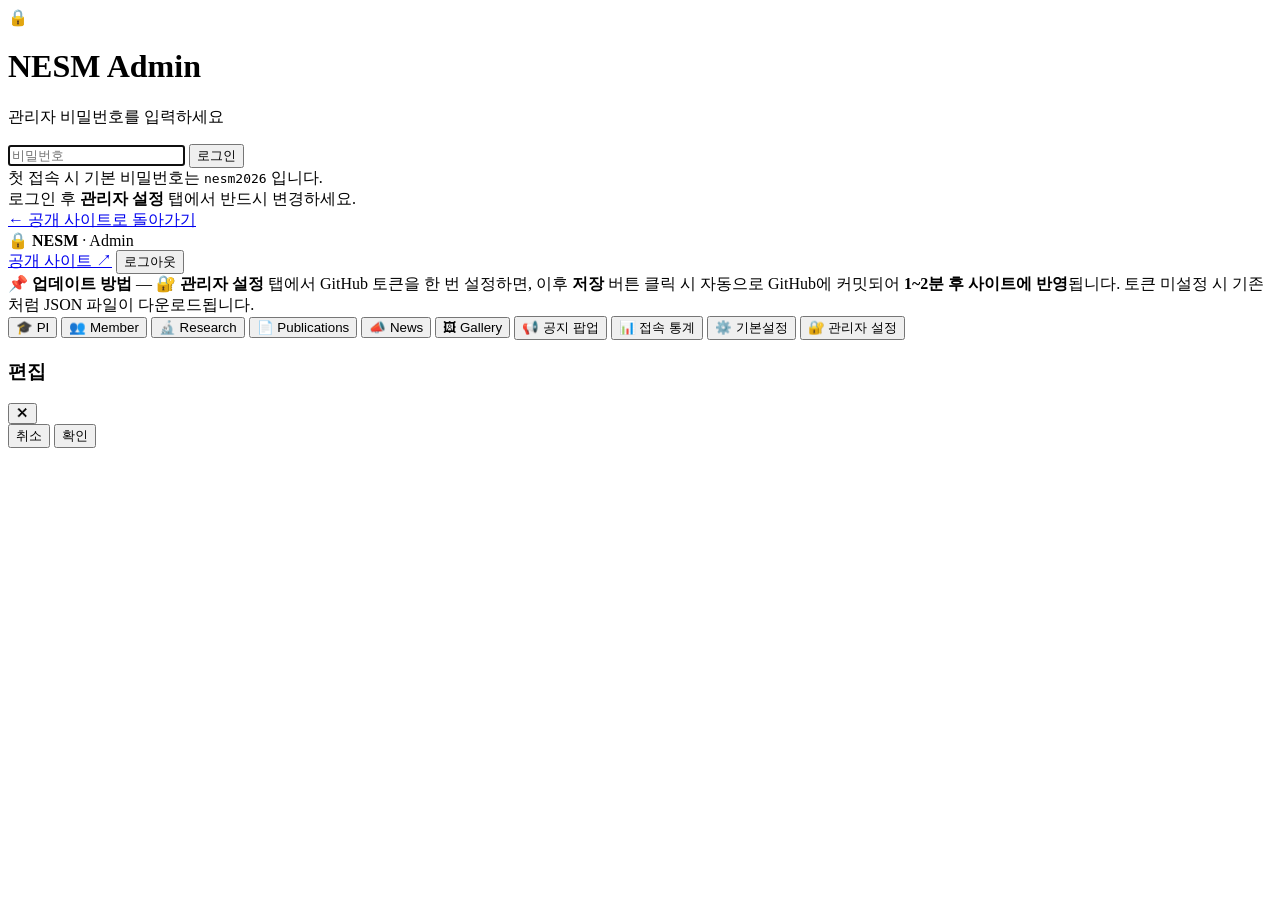
==== admin.html @ cee9890a "Add files via upload" ====
<!DOCTYPE html>
<html lang="ko">
<head>
  <meta charset="UTF-8" />
  <meta name="viewport" content="width=device-width, initial-scale=1.0" />
  <title>Admin · NESM</title>
  <meta name="robots" content="noindex, nofollow" />
  <meta http-equiv="Cache-Control" content="no-cache, no-store, must-revalidate" />
  <meta http-equiv="Pragma" content="no-cache" />
  <meta http-equiv="Expires" content="0" />
  <link rel="icon" type="image/svg+xml" href="assets/icons/favicon.svg" />
  <link rel="preconnect" href="https://fonts.googleapis.com" />
  <link rel="preconnect" href="https://fonts.gstatic.com" crossorigin />
  <link href="https://fonts.googleapis.com/css2?family=Inter:wght@400;500;600;700;800&family=JetBrains+Mono:wght@400;500&family=Noto+Sans+KR:wght@400;500;700&display=swap" rel="stylesheet" />
  <link rel="stylesheet" href="css/style.css?v=20260420v" />
  <link rel="stylesheet" href="css/admin.css?v=20260420v" />
</head>
<body>

<!-- Login screen -->
<div id="login-screen" class="admin-login-screen">
  <div class="admin-login-box">
    <div class="admin-login-icon">🔒</div>
    <h1>NESM Admin</h1>
    <p class="admin-login-sub">관리자 비밀번호를 입력하세요</p>
    <form id="login-form" autocomplete="off">
      <input type="password" id="password-input" placeholder="비밀번호" autofocus />
      <button type="submit" class="btn btn-primary">로그인</button>
    </form>
    <div id="login-error" class="admin-login-error"></div>
    <div class="admin-login-hint">
      첫 접속 시 기본 비밀번호는 <code>nesm2026</code> 입니다.<br />
      로그인 후 <b>관리자 설정</b> 탭에서 반드시 변경하세요.
    </div>
    <a href="index.html" class="admin-login-back">← 공개 사이트로 돌아가기</a>
  </div>
</div>

<!-- Admin dashboard -->
<div id="dashboard" class="admin-dashboard hidden">
  <header class="admin-header">
    <div class="admin-header-inner">
      <div class="admin-brand">
        <span class="admin-lock">🔒</span>
        <strong>NESM</strong> · Admin
      </div>
      <div class="admin-actions">
        <a href="index.html" target="_blank" class="btn btn-ghost" title="공개 사이트 새 탭으로 열기">공개 사이트 ↗</a>
        <button id="logout-btn" class="btn btn-outline">로그아웃</button>
      </div>
    </div>
  </header>

  <!-- Instructions banner -->
  <div class="admin-banner">
    <div class="admin-banner-inner">
      <b>📌 업데이트 방법</b> — <b>🔐 관리자 설정</b> 탭에서 GitHub 토큰을 한 번 설정하면, 이후 <b>저장</b> 버튼 클릭 시
      자동으로 GitHub에 커밋되어 <b>1~2분 후 사이트에 반영</b>됩니다. 토큰 미설정 시 기존처럼 JSON 파일이 다운로드됩니다.
    </div>
  </div>

  <!-- Tabs -->
  <nav class="admin-tabs">
    <div class="admin-tabs-inner">
      <button class="admin-tab active" data-tab="pi">🎓 PI</button>
      <button class="admin-tab" data-tab="members">👥 Member</button>
      <button class="admin-tab" data-tab="topics">🔬 Research</button>
      <button class="admin-tab" data-tab="publications">📄 Publications</button>
      <button class="admin-tab" data-tab="news">📣 News</button>
      <button class="admin-tab" data-tab="gallery">🖼 Gallery</button>
      <button class="admin-tab" data-tab="announcement">📢 공지 팝업</button>
      <button class="admin-tab" data-tab="stats">📊 접속 통계</button>
      <button class="admin-tab" data-tab="config">⚙️ 기본설정</button>
      <button class="admin-tab" data-tab="settings">🔐 관리자 설정</button>
    </div>
  </nav>

  <main class="admin-main">
    <div id="tab-pi" class="admin-tab-panel active"></div>
    <div id="tab-members" class="admin-tab-panel"></div>
    <div id="tab-topics" class="admin-tab-panel"></div>
    <div id="tab-publications" class="admin-tab-panel"></div>
    <div id="tab-news" class="admin-tab-panel"></div>
    <div id="tab-gallery" class="admin-tab-panel"></div>
    <div id="tab-announcement" class="admin-tab-panel"></div>
    <div id="tab-stats" class="admin-tab-panel"></div>
    <div id="tab-config" class="admin-tab-panel"></div>
    <div id="tab-settings" class="admin-tab-panel"></div>
  </main>
</div>

<!-- Edit modal -->
<div id="modal" class="admin-modal hidden">
  <div class="admin-modal-backdrop"></div>
  <div class="admin-modal-box">
    <div class="admin-modal-header">
      <h3 id="modal-title">편집</h3>
      <button id="modal-close" class="admin-icon-btn" title="닫기">✕</button>
    </div>
    <div id="modal-body" class="admin-modal-body"></div>
    <div class="admin-modal-footer">
      <button id="modal-cancel" class="btn btn-ghost">취소</button>
      <button id="modal-save" class="btn btn-primary">확인</button>
    </div>
  </div>
</div>

<!-- Toast -->
<div id="toast" class="admin-toast"></div>

<script src="js/admin.js?v=20260420v"></script>
</body>
</html>
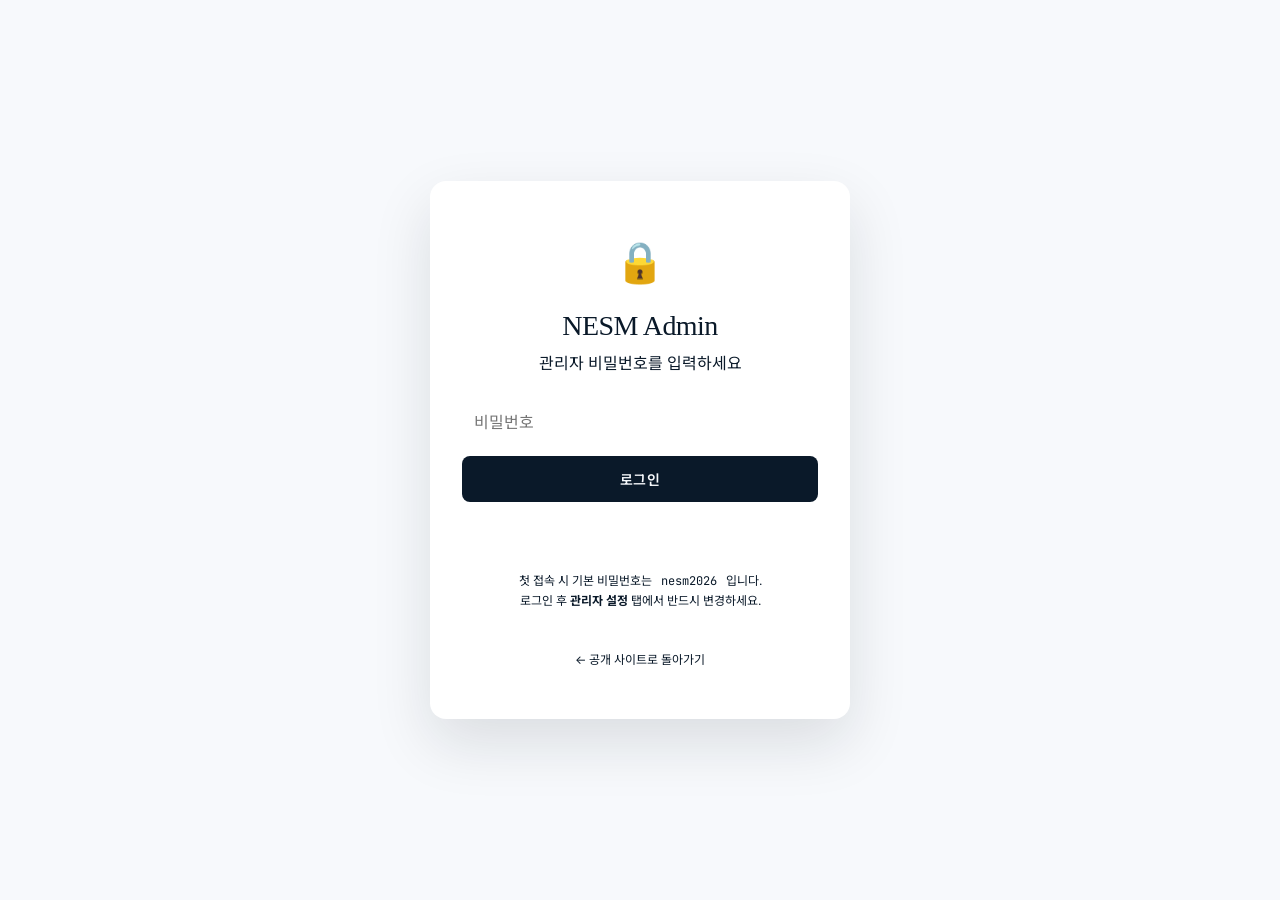
==== commit e42d5ccf: "Bump CSS cache version; add logo height fallback Co-Authored-By: Claude Fable 5.1 <noreply@anthropic" ====
--- a/admin.html
+++ b/admin.html
@@ -12,7 +12,7 @@
   <link rel="preconnect" href="https://fonts.googleapis.com" />
   <link rel="preconnect" href="https://fonts.gstatic.com" crossorigin />
   <link href="https://fonts.googleapis.com/css2?family=Inter:wght@400;500;600;700;800&family=JetBrains+Mono:wght@400;500&family=Noto+Sans+KR:wght@400;500;700&display=swap" rel="stylesheet" />
-  <link rel="stylesheet" href="css/style.css?v=20260420v" />
+  <link rel="stylesheet" href="css/style.css?v=20260928a" />
   <link rel="stylesheet" href="css/admin.css?v=20260420v" />
 </head>
 <body>
--- a/css/style.css
+++ b/css/style.css
@@ -0,0 +1,1383 @@
+/* ================================================================
+   Hoon-Hee Ryu Lab — Next-generation Energy Storage Materials Lab (NESM)
+   Premium academic design system · light + dark mode
+   ================================================================ */
+
+/* ---- Design Tokens — Professional Navy (Yale/MIT × Stripe) ---- */
+:root {
+  --c-bg: #F7F9FC;
+  --c-surface: #FFFFFF;
+  --c-surface-2: #EEF2F8;
+  --c-text: #0A1929;
+  --c-text-muted: #455770;
+  --c-text-light: #8696B0;
+  --c-border: #D8DFEA;
+  --c-border-strong: #B8C2D4;
+  --c-accent: #1B5BD9;
+  --c-accent-hover: #0F47B8;
+  --c-accent-soft: #E5EDFB;
+  --c-highlight: #1B5BD9;
+  --c-navy-deep: #0A1929;
+
+  --font-display: "Fraunces", "Noto Serif KR", Georgia, serif;
+  --font-sans: "Inter", "Noto Sans KR", -apple-system, BlinkMacSystemFont, sans-serif;
+  --font-mono: "JetBrains Mono", ui-monospace, "SF Mono", Menlo, Consolas, monospace;
+
+  --fs-xs: 0.75rem;
+  --fs-sm: 0.875rem;
+  --fs-base: 1rem;
+  --fs-lg: 1.125rem;
+  --fs-xl: 1.375rem;
+  --fs-2xl: 1.75rem;
+  --fs-3xl: 2.25rem;
+  --fs-4xl: 3rem;
+  --fs-5xl: 4rem;
+  --fs-6xl: 5.5rem;
+
+  --space-1: 0.25rem;
+  --space-2: 0.5rem;
+  --space-3: 0.75rem;
+  --space-4: 1rem;
+  --space-6: 1.5rem;
+  --space-8: 2rem;
+  --space-12: 3rem;
+  --space-16: 4rem;
+  --space-20: 5rem;
+  --space-24: 6rem;
+  --space-32: 8rem;
+
+  --container: 1240px;
+  --container-narrow: 880px;
+
+  --radius-sm: 4px;
+  --radius: 8px;
+  --radius-lg: 16px;
+
+  --shadow-sm: 0 1px 2px rgba(20, 24, 31, 0.04);
+  --shadow: 0 4px 24px rgba(20, 24, 31, 0.06);
+  --shadow-lg: 0 24px 60px rgba(20, 24, 31, 0.12);
+
+  --transition: 240ms cubic-bezier(0.16, 1, 0.3, 1);
+  --transition-fast: 160ms ease;
+}
+
+/* ---- Dark mode — Deep Navy ---- */
+[data-theme="dark"] {
+  --c-bg: #0A1929;
+  --c-surface: #102A43;
+  --c-surface-2: #14304F;
+  --c-text: #E6F0FB;
+  --c-text-muted: #93B5D9;
+  --c-text-light: #5D7A9E;
+  --c-border: #1E3A5F;
+  --c-border-strong: #2D4D78;
+  --c-accent: #5B9DFF;
+  --c-accent-hover: #7AB1FF;
+  --c-accent-soft: #142940;
+  --c-highlight: #5B9DFF;
+  --c-navy-deep: #050E1A;
+
+  --shadow-sm: 0 1px 2px rgba(0, 0, 0, 0.4);
+  --shadow: 0 4px 24px rgba(0, 0, 0, 0.5);
+  --shadow-lg: 0 24px 60px rgba(0, 0, 0, 0.7);
+}
+
+@media (prefers-color-scheme: dark) {
+  :root:not([data-theme="light"]) {
+    --c-bg: #0A1929;
+    --c-surface: #102A43;
+    --c-surface-2: #14304F;
+    --c-text: #E6F0FB;
+    --c-text-muted: #93B5D9;
+    --c-text-light: #5D7A9E;
+    --c-border: #1E3A5F;
+    --c-border-strong: #2D4D78;
+    --c-accent: #5B9DFF;
+    --c-accent-hover: #7AB1FF;
+    --c-accent-soft: #142940;
+    --c-highlight: #5B9DFF;
+    --c-navy-deep: #050E1A;
+  }
+}
+
+/* ---- Reset & Base ---- */
+*, *::before, *::after { box-sizing: border-box; }
+html { scroll-behavior: smooth; -webkit-text-size-adjust: 100%; }
+body {
+  margin: 0;
+  font-family: var(--font-sans);
+  font-size: var(--fs-base);
+  line-height: 1.65;
+  color: var(--c-text);
+  background: var(--c-bg);
+  -webkit-font-smoothing: antialiased;
+  -moz-osx-font-smoothing: grayscale;
+  font-feature-settings: "ss01", "ss02", "cv01", "cv11";
+  transition: background-color var(--transition), color var(--transition);
+}
+img { max-width: 100%; height: auto; display: block; }
+button { font-family: inherit; cursor: pointer; border: 0; background: transparent; color: inherit; }
+
+a { color: var(--c-text); text-decoration: none; transition: color var(--transition-fast); border-bottom: 1px solid transparent; }
+a:hover { color: var(--c-accent); }
+.pub-item .title a:hover, .news-quick a:hover .title { color: var(--c-accent); }
+.pi-info a, .footer-grid a, .nav-links a { border-bottom: 0; }
+
+/* ---- Display typography ---- */
+h1, h2, h3, h4 {
+  font-family: var(--font-display);
+  font-weight: 500;
+  line-height: 1.1;
+  letter-spacing: -0.02em;
+  color: var(--c-text);
+  margin: 0 0 var(--space-4);
+  font-feature-settings: "ss01";
+}
+h1 { font-size: clamp(2.5rem, 6vw, var(--fs-5xl)); font-weight: 400; }
+h2 { font-size: var(--fs-3xl); font-weight: 500; }
+h3 { font-size: var(--fs-xl); font-weight: 500; }
+p { margin: 0 0 var(--space-4); color: var(--c-text-muted); }
+
+::selection { background: var(--c-accent); color: var(--c-bg); }
+
+/* ---- Layout ---- */
+.container { width: 100%; max-width: var(--container); margin: 0 auto; padding: 0 var(--space-6); }
+.container-narrow { max-width: var(--container-narrow); margin: 0 auto; padding: 0 var(--space-6); }
+.section { padding: var(--space-24) 0; }
+.section-tight { padding: var(--space-16) 0; }
+@media (max-width: 720px) { .section { padding: var(--space-16) 0; } }
+
+.eyebrow {
+  display: inline-block;
+  font-family: var(--font-sans);
+  font-size: var(--fs-xs);
+  letter-spacing: 0.18em;
+  text-transform: uppercase;
+  color: var(--c-text-light);
+  margin-bottom: var(--space-3);
+  font-weight: 600;
+}
+
+/* ---- Header ---- */
+.site-header {
+  position: fixed;
+  top: 0; left: 0; right: 0;
+  z-index: 100;
+  background: rgba(251, 250, 247, 0.85);
+  backdrop-filter: saturate(180%) blur(20px);
+  -webkit-backdrop-filter: saturate(180%) blur(20px);
+  border-bottom: 1px solid transparent;
+  transition: background var(--transition), border-color var(--transition);
+}
+[data-theme="dark"] .site-header { background: rgba(11, 14, 20, 0.8); }
+@media (prefers-color-scheme: dark) {
+  :root:not([data-theme="light"]) .site-header { background: rgba(11, 14, 20, 0.8); }
+}
+.site-header.scrolled { border-bottom-color: var(--c-border); }
+
+.nav {
+  display: flex;
+  align-items: center;
+  justify-content: space-between;
+  max-width: var(--container);
+  margin: 0 auto;
+  padding: var(--space-4) var(--space-6);
+}
+.nav-brand {
+  font-family: var(--font-display);
+  font-weight: 500;
+  font-size: var(--fs-lg);
+  letter-spacing: -0.01em;
+  color: var(--c-text);
+}
+.nav-brand .dot { color: var(--c-highlight); }
+.nav-links {
+  display: flex;
+  gap: var(--space-8);
+  list-style: none;
+  margin: 0; padding: 0;
+}
+.nav-links a {
+  color: var(--c-text-muted);
+  font-size: var(--fs-sm);
+  font-weight: 500;
+  letter-spacing: 0.01em;
+  position: relative;
+  padding: var(--space-2) 0;
+}
+.nav-links a:hover { color: var(--c-text); }
+.nav-links a.active { color: var(--c-text); }
+.nav-links a.active::after {
+  content: "";
+  position: absolute;
+  left: 0; right: 0; bottom: -2px;
+  height: 1px;
+  background: var(--c-highlight);
+}
+.nav-right { display: flex; align-items: center; gap: var(--space-3); }
+.icon-btn {
+  width: 36px; height: 36px;
+  display: inline-flex; align-items: center; justify-content: center;
+  border-radius: 50%;
+  color: var(--c-text-muted);
+  transition: all var(--transition-fast);
+  font-size: 1rem;
+}
+.icon-btn:hover { background: var(--c-surface-2); color: var(--c-text); }
+.lang-toggle {
+  font-size: var(--fs-xs);
+  font-weight: 600;
+  letter-spacing: 0.05em;
+  color: var(--c-text-muted);
+  padding: var(--space-2) var(--space-3);
+  border-radius: var(--radius-sm);
+  transition: all var(--transition-fast);
+}
+.lang-toggle:hover { color: var(--c-text); background: var(--c-surface-2); }
+
+.nav-toggle { display: none; }
+@media (max-width: 880px) {
+  .nav-links { display: none; }
+  .nav-links.open {
+    display: flex;
+    position: absolute; top: 100%; left: 0; right: 0;
+    flex-direction: column; gap: 0;
+    background: var(--c-surface);
+    border-top: 1px solid var(--c-border);
+    border-bottom: 1px solid var(--c-border);
+    padding: var(--space-4) var(--space-6);
+  }
+  .nav-links.open li { padding: var(--space-3) 0; border-bottom: 1px solid var(--c-border); }
+  .nav-links.open li:last-child { border-bottom: 0; }
+  .nav-toggle {
+    display: inline-flex; align-items: center; justify-content: center;
+    width: 36px; height: 36px;
+  }
+  .nav-toggle span, .nav-toggle span::before, .nav-toggle span::after {
+    content: ""; display: block; width: 18px; height: 1.5px; background: var(--c-text); position: relative;
+  }
+  .nav-toggle span::before { position: absolute; top: -6px; }
+  .nav-toggle span::after { position: absolute; top: 6px; }
+}
+
+/* ---- Hero (Manifesto style — Anthropic/Stripe) ---- */
+.hero {
+  position: relative;
+  padding: calc(var(--space-32) + var(--space-12)) 0 var(--space-20);
+  overflow: hidden;
+}
+.hero-inner {
+  max-width: var(--container);
+  margin: 0 auto;
+  padding: 0 var(--space-6);
+}
+.hero .hero-eyebrow {
+  font-family: var(--font-mono);
+  font-size: var(--fs-xs);
+  letter-spacing: 0.22em;
+  text-transform: uppercase;
+  color: var(--c-text-muted);
+  margin-bottom: var(--space-12);
+  display: flex;
+  align-items: center;
+  gap: var(--space-3);
+}
+.hero .hero-eyebrow::after {
+  content: "";
+  display: inline-block;
+  height: 1px;
+  background: var(--c-border-strong);
+  flex: 1;
+  max-width: 200px;
+}
+.hero h1 {
+  font-family: var(--font-sans);
+  font-size: clamp(3rem, 9vw, 7.5rem);
+  font-weight: 800;
+  line-height: 0.96;
+  letter-spacing: -0.045em;
+  margin-bottom: var(--space-12);
+  color: var(--c-text);
+  max-width: 16ch;
+}
+.hero h1 .accent { color: var(--c-accent); }
+.hero h1 .line { display: block; }
+.hero-cta { display: flex; gap: var(--space-3); flex-wrap: wrap; margin-bottom: var(--space-16); }
+.hero-meta {
+  display: flex;
+  align-items: center;
+  gap: var(--space-6);
+  padding-top: var(--space-6);
+  border-top: 1px solid var(--c-border);
+  flex-wrap: wrap;
+  font-family: var(--font-mono);
+  font-size: var(--fs-sm);
+  color: var(--c-text-muted);
+}
+.hero-meta .stat { display: inline-flex; align-items: baseline; gap: var(--space-2); }
+.hero-meta .stat .n { color: var(--c-text); font-weight: 700; font-size: var(--fs-base); }
+.hero-meta .stat .lbl { color: var(--c-text-light); font-size: var(--fs-xs); letter-spacing: 0.08em; text-transform: uppercase; }
+.hero-meta .sep { color: var(--c-text-light); }
+
+/* ---- Buttons ---- */
+.btn {
+  display: inline-flex; align-items: center; justify-content: center;
+  gap: var(--space-2);
+  padding: var(--space-3) var(--space-6);
+  border-radius: var(--radius);
+  font-size: var(--fs-sm);
+  font-weight: 600;
+  letter-spacing: 0.01em;
+  transition: all var(--transition);
+  border: 1px solid transparent;
+  cursor: pointer;
+}
+.btn-primary { background: var(--c-text); color: var(--c-bg); }
+.btn-primary:hover { background: var(--c-accent); color: var(--c-bg); transform: translateY(-1px); box-shadow: var(--shadow); }
+.btn-outline { background: transparent; color: var(--c-text); border-color: var(--c-border-strong); }
+.btn-outline:hover { background: var(--c-surface-2); color: var(--c-text); border-color: var(--c-text); }
+.btn-ghost { color: var(--c-text-muted); }
+.btn-ghost:hover { color: var(--c-text); }
+.btn-sm { padding: var(--space-2) var(--space-4); font-size: var(--fs-xs); }
+
+/* ---- Section title ---- */
+.section-title { margin-bottom: var(--space-16); }
+.section-title h2 { font-size: clamp(1.75rem, 4vw, var(--fs-3xl)); margin-bottom: var(--space-3); }
+.section-title p { color: var(--c-text-muted); font-size: var(--fs-lg); max-width: 640px; }
+.section-title.center { text-align: center; }
+.section-title.center p { margin: 0 auto; }
+
+/* ---- Metrics strip (Hero) ---- */
+.metrics-strip {
+  display: grid;
+  grid-template-columns: repeat(4, 1fr);
+  gap: 0;
+  border-top: 1px solid var(--c-border);
+  border-bottom: 1px solid var(--c-border);
+  margin: var(--space-16) 0;
+}
+.metric-cell {
+  padding: var(--space-8) var(--space-4);
+  text-align: center;
+  border-right: 1px solid var(--c-border);
+}
+.metric-cell:last-child { border-right: 0; }
+.metric-cell .value {
+  display: block;
+  font-family: var(--font-display);
+  font-size: clamp(2rem, 5vw, var(--fs-4xl));
+  font-weight: 400;
+  color: var(--c-text);
+  letter-spacing: -0.03em;
+  line-height: 1;
+}
+.metric-cell .label {
+  display: block;
+  margin-top: var(--space-2);
+  font-size: var(--fs-xs);
+  color: var(--c-text-light);
+  letter-spacing: 0.12em;
+  text-transform: uppercase;
+  font-weight: 600;
+}
+@media (max-width: 720px) {
+  .metrics-strip { grid-template-columns: repeat(2, 1fr); }
+  .metric-cell:nth-child(2) { border-right: 0; }
+  .metric-cell:nth-child(1), .metric-cell:nth-child(2) { border-bottom: 1px solid var(--c-border); }
+}
+
+/* ---- Reveal animation ---- */
+.reveal {
+  opacity: 0;
+  transform: translateY(24px);
+  transition: opacity 800ms cubic-bezier(0.16, 1, 0.3, 1), transform 800ms cubic-bezier(0.16, 1, 0.3, 1);
+}
+.reveal.visible {
+  opacity: 1;
+  transform: translateY(0);
+}
+
+/* ---- Topic cards (Research) ---- */
+.topic-grid { display: grid; grid-template-columns: 1fr 1fr; gap: var(--space-8); }
+@media (max-width: 720px) { .topic-grid { grid-template-columns: 1fr; } }
+.topic-card {
+  position: relative;
+  padding: var(--space-8);
+  background: var(--c-surface);
+  border: 1px solid var(--c-border);
+  border-radius: var(--radius-lg);
+  transition: all var(--transition);
+  text-decoration: none;
+  color: inherit;
+  display: block;
+}
+.topic-card:hover {
+  border-color: var(--c-text);
+  transform: translateY(-4px);
+  box-shadow: var(--shadow);
+}
+.topic-card .topic-svg {
+  width: 100%;
+  height: 140px;
+  display: flex; align-items: center; justify-content: center;
+  margin-bottom: var(--space-6);
+  color: var(--c-accent);
+}
+.topic-card .topic-svg svg { width: 100%; height: 100%; }
+.topic-card h3 {
+  font-size: var(--fs-xl);
+  margin-bottom: var(--space-3);
+}
+.topic-card p { font-size: var(--fs-sm); margin-bottom: var(--space-4); }
+.topic-card .keywords { display: flex; flex-wrap: wrap; gap: var(--space-2); }
+.topic-card .kw {
+  font-size: var(--fs-xs);
+  font-family: var(--font-mono);
+  color: var(--c-text-light);
+  padding: var(--space-1) var(--space-3);
+  border: 1px solid var(--c-border);
+  border-radius: 999px;
+  letter-spacing: 0.02em;
+}
+.topic-card .rep-papers {
+  margin-top: var(--space-6);
+  padding-top: var(--space-4);
+  border-top: 1px dashed var(--c-border);
+  font-size: var(--fs-xs);
+  color: var(--c-text-light);
+}
+.topic-card .rep-papers ul { padding-left: var(--space-4); margin: var(--space-2) 0 0; }
+.topic-card .rep-papers li { margin-bottom: var(--space-1); }
+.topic-card .topic-cta {
+  margin-top: var(--space-6);
+  padding-top: var(--space-4);
+  border-top: 1px solid var(--c-border);
+  font-size: var(--fs-sm);
+  font-weight: 600;
+  color: var(--c-accent);
+  letter-spacing: 0.01em;
+  display: flex;
+  align-items: center;
+  gap: var(--space-2);
+  transition: gap var(--transition);
+}
+.topic-card:hover .topic-cta { gap: var(--space-3); }
+
+/* ---- Research detail page ---- */
+.topic-hero-svg {
+  background: var(--c-surface-2);
+  border: 1px solid var(--c-border);
+  border-radius: var(--radius-lg);
+  padding: var(--space-12);
+  display: flex;
+  justify-content: center;
+  margin-bottom: var(--space-8);
+}
+.topic-hero-svg svg { max-width: 420px; width: 100%; height: auto; color: var(--c-accent); }
+
+.detail-body { font-size: var(--fs-lg); line-height: 1.75; color: var(--c-text); }
+.detail-body p { color: var(--c-text); margin-bottom: var(--space-6); white-space: pre-wrap; }
+.detail-body p:last-child { margin-bottom: 0; }
+
+.detail-pubs { list-style: none; padding: 0; margin: 0; }
+.detail-pubs li {
+  padding: var(--space-4) 0;
+  border-bottom: 1px solid var(--c-border);
+}
+.detail-pubs li:last-child { border-bottom: 0; }
+.detail-pubs .pub-title {
+  font-weight: 500;
+  color: var(--c-text);
+  margin-bottom: var(--space-1);
+  line-height: 1.5;
+}
+.detail-pubs .pub-meta {
+  font-size: var(--fs-sm);
+  color: var(--c-text-muted);
+  font-family: var(--font-mono);
+  letter-spacing: 0.02em;
+}
+
+.topic-nav {
+  display: grid;
+  grid-template-columns: 1fr 1fr;
+  gap: var(--space-6);
+}
+@media (max-width: 640px) { .topic-nav { grid-template-columns: 1fr; } }
+.topic-nav-link {
+  display: flex;
+  flex-direction: column;
+  gap: var(--space-2);
+  padding: var(--space-6);
+  background: var(--c-surface);
+  border: 1px solid var(--c-border);
+  border-radius: var(--radius-lg);
+  color: inherit;
+  transition: all var(--transition);
+}
+.topic-nav-link:hover { border-color: var(--c-text); transform: translateY(-2px); box-shadow: var(--shadow); }
+.topic-nav-link.next { text-align: right; }
+.topic-nav-dir {
+  font-family: var(--font-mono);
+  font-size: var(--fs-xs);
+  color: var(--c-text-light);
+  letter-spacing: 0.1em;
+  text-transform: uppercase;
+  font-weight: 600;
+}
+.topic-nav-name {
+  font-family: var(--font-sans);
+  font-weight: 600;
+  font-size: var(--fs-lg);
+  color: var(--c-text);
+  letter-spacing: -0.01em;
+}
+
+/* ---- Member cards ---- */
+.member-grid { display: grid; grid-template-columns: repeat(3, 1fr); gap: var(--space-6); }
+@media (max-width: 960px) { .member-grid { grid-template-columns: repeat(2, 1fr); } }
+@media (max-width: 540px) { .member-grid { grid-template-columns: 1fr; } }
+/* Member tabs (Current / Alumni) */
+.member-tabs {
+  display: flex;
+  gap: var(--space-8);
+  border-bottom: 1px solid var(--c-border);
+  margin-bottom: var(--space-12);
+}
+.member-tab {
+  padding: var(--space-4) 0;
+  font-size: var(--fs-lg);
+  font-weight: 600;
+  color: var(--c-text-muted);
+  border-bottom: 2px solid transparent;
+  transition: all var(--transition-fast);
+  letter-spacing: -0.01em;
+  font-family: var(--font-sans);
+  cursor: pointer;
+}
+.member-tab:hover { color: var(--c-text); }
+.member-tab.active { color: var(--c-accent); border-bottom-color: var(--c-accent); }
+.member-tab-count {
+  display: inline-block;
+  margin-left: var(--space-2);
+  padding: 2px var(--space-2);
+  font-family: var(--font-mono);
+  font-size: var(--fs-xs);
+  font-weight: 700;
+  background: var(--c-surface-2);
+  color: var(--c-text-light);
+  border-radius: 999px;
+}
+.member-tab.active .member-tab-count { background: var(--c-accent-soft); color: var(--c-accent); }
+
+.member-group { margin-bottom: var(--space-20); }
+.member-group .group-head {
+  display: flex;
+  align-items: baseline;
+  justify-content: space-between;
+  margin-bottom: var(--space-6);
+  padding-bottom: var(--space-3);
+  border-bottom: 1px solid var(--c-border);
+}
+.member-group .group-head h3 {
+  font-family: var(--font-sans);
+  font-size: var(--fs-xs);
+  font-weight: 700;
+  letter-spacing: 0.2em;
+  text-transform: uppercase;
+  color: var(--c-text);
+  margin: 0;
+}
+.member-group .group-head .count {
+  font-family: var(--font-mono);
+  font-size: var(--fs-xs);
+  color: var(--c-text-light);
+  letter-spacing: 0.05em;
+}
+
+.member-card {
+  position: relative;
+  background: var(--c-surface);
+  border: 1px solid var(--c-border);
+  border-radius: var(--radius-lg);
+  padding: var(--space-6);
+  transition: all var(--transition);
+  text-decoration: none;
+  color: inherit;
+  display: flex;
+  flex-direction: column;
+  gap: var(--space-3);
+  overflow: hidden;
+}
+.member-card:hover {
+  transform: translateY(-3px);
+  box-shadow: var(--shadow);
+  border-color: var(--c-text);
+}
+
+/* Avatar — role-tinted gradient */
+.member-card .photo {
+  width: 100%;
+  aspect-ratio: 1 / 1;
+  margin: 0 0 var(--space-2);
+  border-radius: var(--radius);
+  overflow: hidden;
+  display: flex; align-items: center; justify-content: center;
+  font-family: var(--font-sans);
+  font-size: 3.5rem;
+  font-weight: 700;
+  letter-spacing: -0.03em;
+  position: relative;
+}
+.member-card img.photo { object-fit: cover; }
+.member-card .photo::after {
+  content: "";
+  position: absolute; inset: 0;
+  background: linear-gradient(135deg, transparent 0%, rgba(0,0,0,0.04) 100%);
+  pointer-events: none;
+}
+[data-theme="dark"] .member-card .photo::after { background: linear-gradient(135deg, transparent 0%, rgba(255,255,255,0.03) 100%); }
+
+/* Role-based avatar palettes — navy gradient steps */
+.member-card[data-role="professor"] .photo { background: linear-gradient(135deg, #0A1929, #1E3A5F); color: #E6F0FB; }
+.member-card[data-role="phd"]       .photo { background: linear-gradient(135deg, #1B3A5C, #2D5A8F); color: #E6F0FB; }
+.member-card[data-role="ms"]        .photo { background: linear-gradient(135deg, #5B9DFF, #1B5BD9); color: #FFFFFF; }
+.member-card[data-role="undergraduate"] .photo { background: linear-gradient(135deg, #BFD3F0, #93B5D9); color: #0A1929; }
+.member-card[data-role="alumni"]    .photo { background: linear-gradient(135deg, #E5EDFB, #C5D6F0); color: #1B5BD9; }
+[data-theme="dark"] .member-card[data-role="undergraduate"] .photo { background: linear-gradient(135deg, #2D4D78, #1E3A5F); color: #BFD3F0; }
+[data-theme="dark"] .member-card[data-role="alumni"] .photo { background: linear-gradient(135deg, #142940, #0A1F33); color: var(--c-accent); }
+
+/* Name block */
+.member-card .name-row {
+  display: flex;
+  align-items: baseline;
+  justify-content: space-between;
+  gap: var(--space-2);
+  margin-bottom: 2px;
+}
+.member-card .name-ko { font-weight: 700; font-size: var(--fs-lg); color: var(--c-text); letter-spacing: -0.01em; }
+.member-card .name-en { font-family: var(--font-mono); font-size: var(--fs-xs); color: var(--c-text-light); letter-spacing: 0.02em; }
+
+.member-card .role-line {
+  display: flex;
+  align-items: center;
+  gap: var(--space-2);
+  font-size: var(--fs-xs);
+  color: var(--c-text-muted);
+  font-family: var(--font-mono);
+  letter-spacing: 0.04em;
+  margin-bottom: var(--space-2);
+}
+.member-card .role-line .dot { color: var(--c-accent); }
+.member-card .role-line .joined { color: var(--c-text-light); }
+
+.member-card .summary {
+  font-size: var(--fs-sm);
+  color: var(--c-text-muted);
+  line-height: 1.55;
+  margin-bottom: var(--space-3);
+  flex: 1;
+}
+
+.member-card .tags { display: flex; flex-wrap: wrap; gap: var(--space-1); margin-top: auto; }
+.member-card .tag-mini {
+  font-family: var(--font-mono);
+  font-size: 11px;
+  padding: 2px 8px;
+  background: var(--c-surface-2);
+  color: var(--c-text);
+  border-radius: 999px;
+  letter-spacing: 0.02em;
+  border: 1px solid var(--c-border);
+}
+
+.member-card .email-row {
+  margin-top: var(--space-3);
+  padding-top: var(--space-3);
+  border-top: 1px dashed var(--c-border);
+  font-family: var(--font-mono);
+  font-size: var(--fs-xs);
+  color: var(--c-text-light);
+}
+.member-card .email-row a { color: inherit; }
+.member-card .email-row a:hover { color: var(--c-accent); }
+
+/* Open Positions card */
+.member-card-open {
+  background: var(--c-text);
+  color: var(--c-bg);
+  border: 1px solid var(--c-text);
+  border-radius: var(--radius-lg);
+  padding: var(--space-8);
+  display: flex;
+  flex-direction: column;
+  justify-content: center;
+  text-align: center;
+  text-decoration: none;
+  transition: all var(--transition);
+  min-height: 100%;
+}
+.member-card-open:hover { background: var(--c-accent); color: var(--c-bg); border-color: var(--c-accent); transform: translateY(-3px); }
+.member-card-open .icon { font-size: 2.5rem; margin-bottom: var(--space-3); opacity: 0.85; }
+.member-card-open h4 { color: var(--c-bg); font-family: var(--font-sans); font-weight: 700; font-size: var(--fs-lg); margin-bottom: var(--space-2); letter-spacing: -0.01em; }
+.member-card-open p { color: rgba(255,255,255,0.75); font-size: var(--fs-sm); margin-bottom: var(--space-4); }
+[data-theme="dark"] .member-card-open p { color: rgba(0,0,0,0.7); }
+.member-card-open .arrow { font-size: var(--fs-sm); font-weight: 600; }
+
+/* ---- Publications list ---- */
+.pub-filters {
+  display: flex;
+  flex-wrap: wrap;
+  gap: var(--space-2);
+  margin-bottom: var(--space-12);
+  padding-bottom: var(--space-6);
+  border-bottom: 1px solid var(--c-border);
+}
+.pub-filter {
+  padding: var(--space-2) var(--space-4);
+  border-radius: 999px;
+  background: transparent;
+  color: var(--c-text-muted);
+  font-size: var(--fs-sm);
+  font-weight: 500;
+  border: 1px solid var(--c-border);
+  transition: all var(--transition-fast);
+}
+.pub-filter:hover { color: var(--c-text); border-color: var(--c-border-strong); }
+.pub-filter.active { background: var(--c-text); color: var(--c-bg); border-color: var(--c-text); }
+.pub-filter-count {
+  display: inline-block;
+  margin-left: var(--space-1);
+  padding: 0 var(--space-2);
+  background: var(--c-surface-2);
+  color: var(--c-text-light);
+  border-radius: 999px;
+  font-size: 11px;
+  font-weight: 700;
+  font-family: var(--font-mono);
+}
+.pub-filter.active .pub-filter-count { background: rgba(255,255,255,0.18); color: inherit; }
+
+/* ---- Year filter bar ---- */
+.pub-year-filters {
+  display: flex;
+  flex-wrap: wrap;
+  align-items: center;
+  gap: var(--space-2);
+  margin-bottom: var(--space-8);
+  padding: var(--space-4) 0;
+  border-bottom: 1px solid var(--c-border);
+}
+.pub-year-label {
+  font-family: var(--font-mono);
+  font-size: var(--fs-xs);
+  color: var(--c-text-light);
+  letter-spacing: 0.12em;
+  text-transform: uppercase;
+  font-weight: 700;
+  margin-right: var(--space-2);
+}
+.pub-year-btn {
+  padding: var(--space-1) var(--space-3);
+  border: 1px solid var(--c-border);
+  border-radius: var(--radius-sm);
+  background: transparent;
+  color: var(--c-text-muted);
+  font-family: var(--font-mono);
+  font-size: var(--fs-sm);
+  font-weight: 500;
+  transition: all var(--transition-fast);
+  cursor: pointer;
+}
+.pub-year-btn:hover { color: var(--c-accent); border-color: var(--c-accent); }
+.pub-year-btn.active { background: var(--c-accent); color: #fff; border-color: var(--c-accent); font-weight: 700; }
+
+.pub-count-header {
+  padding: var(--space-4) 0 var(--space-6);
+  font-family: var(--font-mono);
+  font-size: var(--fs-sm);
+  color: var(--c-text-muted);
+  display: flex;
+  align-items: baseline;
+  gap: var(--space-2);
+}
+.pub-count-num { font-size: var(--fs-xl); font-weight: 800; color: var(--c-text); font-family: var(--font-sans); letter-spacing: -0.02em; }
+.pub-count-lbl { font-size: var(--fs-sm); letter-spacing: 0.02em; }
+.pub-count-reset {
+  margin-left: auto;
+  padding: var(--space-1) var(--space-3);
+  background: var(--c-surface-2);
+  border: 1px solid var(--c-border);
+  border-radius: 999px;
+  font-size: var(--fs-xs);
+  color: var(--c-text-muted);
+  cursor: pointer;
+  font-family: var(--font-sans);
+}
+.pub-count-reset:hover { color: var(--c-accent); border-color: var(--c-accent); }
+
+.pub-year-group { margin-bottom: var(--space-16); }
+.pub-year-group h3 {
+  font-family: var(--font-display);
+  font-size: var(--fs-3xl);
+  color: var(--c-text-light);
+  font-weight: 300;
+  letter-spacing: -0.03em;
+  margin-bottom: var(--space-6);
+}
+.pub-list { list-style: none; padding: 0; margin: 0; }
+.pub-item {
+  padding: var(--space-6) 0;
+  border-bottom: 1px solid var(--c-border);
+  display: grid;
+  grid-template-columns: 32px 1fr 80px;
+  gap: var(--space-6);
+  align-items: start;
+  transition: background var(--transition-fast);
+}
+.pub-item:hover { background: var(--c-surface-2); margin: 0 calc(-1 * var(--space-4)); padding-left: var(--space-4); padding-right: var(--space-4); border-radius: var(--radius); }
+.pub-item:last-child { border-bottom: 0; }
+.pub-item .pub-num { font-family: var(--font-mono); font-size: var(--fs-xs); color: var(--c-text-light); padding-top: 4px; }
+.pub-item .pub-body { min-width: 0; }
+.pub-item .title { font-weight: 500; color: var(--c-text); margin-bottom: var(--space-2); line-height: 1.4; font-size: var(--fs-base); }
+.pub-item .title a { color: inherit; }
+.pub-item .title a:hover { color: var(--c-accent); }
+.pub-item .meta { font-size: var(--fs-sm); color: var(--c-text-muted); }
+.pub-item .venue { font-style: italic; color: var(--c-accent); font-weight: 600; }
+.pub-item .badge-top {
+  display: inline-block;
+  font-size: 10px;
+  padding: 2px var(--space-2);
+  background: var(--c-highlight);
+  color: var(--c-bg);
+  border-radius: var(--radius-sm);
+  margin-left: var(--space-2);
+  font-weight: 700;
+  letter-spacing: 0.06em;
+  text-transform: uppercase;
+  vertical-align: middle;
+}
+.pub-item .cite-count {
+  text-align: right;
+  font-family: var(--font-mono);
+  font-size: var(--fs-sm);
+  color: var(--c-text-light);
+  padding-top: 4px;
+}
+.pub-item .cite-count .n { display: block; font-size: var(--fs-lg); font-weight: 700; color: var(--c-text); }
+.pub-item .cite-count .lbl { font-size: 10px; letter-spacing: 0.08em; text-transform: uppercase; }
+@media (max-width: 720px) {
+  .pub-item { grid-template-columns: 1fr; gap: var(--space-2); }
+  .pub-item .pub-num, .pub-item .cite-count { padding-top: 0; text-align: left; }
+  .pub-item .cite-count { display: flex; align-items: baseline; gap: var(--space-2); }
+  .pub-item .cite-count .n { font-size: var(--fs-base); }
+}
+
+/* ---- News list ---- */
+.board-tabs { display: flex; gap: var(--space-6); border-bottom: 1px solid var(--c-border); margin-bottom: var(--space-8); }
+.board-tab {
+  padding: var(--space-3) 0;
+  color: var(--c-text-muted);
+  font-weight: 500;
+  font-size: var(--fs-base);
+  border-bottom: 2px solid transparent;
+  transition: all var(--transition-fast);
+}
+.board-tab:hover { color: var(--c-text); }
+.board-tab.active { color: var(--c-text); border-bottom-color: var(--c-highlight); font-weight: 600; }
+
+.news-list { list-style: none; padding: 0; margin: 0; }
+.news-item {
+  padding: var(--space-6) 0;
+  border-bottom: 1px solid var(--c-border);
+  display: grid;
+  grid-template-columns: 130px 1fr;
+  gap: var(--space-6);
+  align-items: start;
+}
+.news-item .date { color: var(--c-text-light); font-family: var(--font-mono); font-size: var(--fs-sm); padding-top: 2px; letter-spacing: 0.02em; }
+.news-item .body .title { font-weight: 500; font-size: var(--fs-lg); color: var(--c-text); margin-bottom: var(--space-2); font-family: var(--font-display); }
+.news-item .body .excerpt { color: var(--c-text-muted); font-size: var(--fs-sm); }
+@media (max-width: 540px) {
+  .news-item { grid-template-columns: 1fr; gap: var(--space-2); }
+}
+
+/* ---- PI page ---- */
+.pi-hero {
+  display: grid;
+  grid-template-columns: 0.9fr 1.1fr;
+  gap: var(--space-16);
+  align-items: start;
+  padding-top: var(--space-32);
+}
+@media (max-width: 880px) { .pi-hero { grid-template-columns: 1fr; padding-top: var(--space-24); } }
+.pi-photo {
+  aspect-ratio: 4 / 5;
+  border-radius: var(--radius-lg);
+  overflow: hidden;
+  background: linear-gradient(135deg, var(--c-accent-soft), var(--c-surface-2));
+  box-shadow: var(--shadow-lg);
+  display: flex; align-items: center; justify-content: center;
+  font-family: var(--font-display);
+  font-size: var(--fs-6xl);
+  color: var(--c-accent);
+  position: sticky;
+  top: 100px;
+}
+.pi-photo img { width: 100%; height: 100%; object-fit: cover; }
+.pi-info h1 { margin-bottom: var(--space-2); }
+.pi-info .role { font-family: var(--font-mono); font-size: var(--fs-sm); color: var(--c-highlight); letter-spacing: 0.06em; text-transform: uppercase; margin-bottom: var(--space-3); font-weight: 600; }
+.pi-info .affiliation { color: var(--c-text-muted); margin-bottom: var(--space-6); }
+.pi-info .bio { font-size: var(--fs-lg); line-height: 1.7; color: var(--c-text); margin-bottom: var(--space-6); }
+.pi-info .pi-actions { display: flex; flex-wrap: wrap; gap: var(--space-2); margin-bottom: var(--space-12); }
+
+.pi-section { margin-top: var(--space-16); }
+.pi-section h2 {
+  font-family: var(--font-sans);
+  font-size: var(--fs-xs);
+  font-weight: 600;
+  letter-spacing: 0.18em;
+  text-transform: uppercase;
+  color: var(--c-text-light);
+  margin-bottom: var(--space-6);
+  padding-bottom: var(--space-3);
+  border-bottom: 1px solid var(--c-border);
+}
+.pi-timeline { list-style: none; padding: 0; margin: 0; }
+.pi-timeline li {
+  display: grid;
+  grid-template-columns: 220px 1fr;
+  gap: var(--space-6);
+  padding: var(--space-4) 0;
+  border-bottom: 1px dashed var(--c-border);
+  align-items: start;
+}
+.pi-timeline li:last-child { border-bottom: 0; }
+.pi-timeline .period { color: var(--c-text-light); font-family: var(--font-mono); font-size: var(--fs-sm); white-space: nowrap; letter-spacing: 0.02em; }
+.pi-timeline .title-text { font-weight: 500; color: var(--c-text); margin-bottom: 2px; }
+.pi-timeline .org { color: var(--c-text-muted); font-size: var(--fs-sm); }
+@media (max-width: 720px) {
+  .pi-timeline li { grid-template-columns: 1fr; gap: var(--space-1); }
+}
+
+.pi-interests { display: flex; flex-wrap: wrap; gap: var(--space-2); list-style: none; padding: 0; margin: 0; }
+.pi-interests li {
+  padding: var(--space-2) var(--space-4);
+  background: var(--c-surface-2);
+  color: var(--c-text);
+  border-radius: 999px;
+  font-size: var(--fs-sm);
+  font-weight: 500;
+  border: 1px solid var(--c-border);
+}
+
+/* ---- Citations chart ---- */
+.citations-chart {
+  background: var(--c-surface);
+  border: 1px solid var(--c-border);
+  border-radius: var(--radius-lg);
+  padding: var(--space-8);
+}
+.citations-chart svg { width: 100%; height: auto; display: block; }
+.citations-chart .axis-label { fill: var(--c-text-light); font-family: var(--font-mono); font-size: 11px; }
+.citations-chart .grid-line { stroke: var(--c-border); stroke-dasharray: 2 3; }
+.citations-chart .area-fill { fill: var(--c-accent-soft); }
+.citations-chart .line { stroke: var(--c-accent); stroke-width: 2; fill: none; }
+.citations-chart .point { fill: var(--c-bg); stroke: var(--c-accent); stroke-width: 2; }
+.citations-chart .point-label { fill: var(--c-text-muted); font-family: var(--font-mono); font-size: 10px; text-anchor: middle; }
+
+/* ---- Contact ---- */
+.contact-grid {
+  display: grid;
+  grid-template-columns: 1fr 1fr;
+  gap: var(--space-12);
+  align-items: start;
+}
+@media (max-width: 880px) { .contact-grid { grid-template-columns: 1fr; } }
+.contact-info { display: flex; flex-direction: column; gap: var(--space-6); }
+.contact-row { display: grid; grid-template-columns: 90px 1fr; gap: var(--space-4); align-items: start; }
+.contact-row .label {
+  font-family: var(--font-mono);
+  font-size: var(--fs-xs);
+  color: var(--c-text-light);
+  letter-spacing: 0.08em;
+  text-transform: uppercase;
+  font-weight: 600;
+  padding-top: 4px;
+}
+.contact-row .value { color: var(--c-text); }
+.join-card {
+  background: var(--c-text);
+  color: var(--c-bg);
+  padding: var(--space-12);
+  border-radius: var(--radius-lg);
+}
+.join-card h3 { color: var(--c-bg); font-family: var(--font-display); font-size: var(--fs-2xl); margin-bottom: var(--space-4); }
+.join-card p { color: rgba(255,255,255,0.75); margin-bottom: var(--space-6); }
+[data-theme="dark"] .join-card p { color: rgba(20,24,31,0.7); }
+.join-card .btn-primary { background: var(--c-bg); color: var(--c-text); }
+.join-card .btn-primary:hover { background: var(--c-highlight); color: var(--c-text); }
+
+/* ---- Footer ---- */
+.site-footer {
+  border-top: 1px solid var(--c-border);
+  padding: var(--space-16) 0 var(--space-8);
+  margin-top: var(--space-32);
+  font-size: var(--fs-sm);
+  color: var(--c-text-light);
+}
+.footer-grid {
+  display: grid;
+  grid-template-columns: 2fr 1fr 1fr 1fr;
+  gap: var(--space-8);
+  margin-bottom: var(--space-12);
+}
+@media (max-width: 720px) { .footer-grid { grid-template-columns: 1fr 1fr; } }
+.footer-grid h4 {
+  font-family: var(--font-sans);
+  color: var(--c-text);
+  font-size: var(--fs-xs);
+  letter-spacing: 0.18em;
+  text-transform: uppercase;
+  font-weight: 600;
+  margin-bottom: var(--space-3);
+}
+.footer-grid p { margin-bottom: var(--space-2); font-size: var(--fs-sm); color: var(--c-text-muted); }
+.footer-grid ul { list-style: none; padding: 0; margin: 0; }
+.footer-grid li { margin-bottom: var(--space-2); }
+.footer-grid li a { color: var(--c-text-muted); }
+.footer-grid li a:hover { color: var(--c-text); }
+.footer-bottom {
+  padding-top: var(--space-6);
+  border-top: 1px solid var(--c-border);
+  text-align: center;
+  font-size: var(--fs-xs);
+  color: var(--c-text-light);
+}
+
+/* ---- Page header ---- */
+.page-header {
+  padding: calc(var(--space-32) + var(--space-8)) 0 var(--space-12);
+  border-bottom: 1px solid var(--c-border);
+}
+.page-header .container { max-width: var(--container-narrow); }
+.page-header h1 { margin-bottom: var(--space-3); }
+.page-header p { font-size: var(--fs-lg); }
+
+/* ---- Featured publications grid (Home) ---- */
+.featured-grid { display: grid; grid-template-columns: 1fr 1fr 1fr; gap: var(--space-6); }
+@media (max-width: 880px) { .featured-grid { grid-template-columns: 1fr; } }
+.featured-card {
+  background: var(--c-surface);
+  border: 1px solid var(--c-border);
+  border-radius: var(--radius-lg);
+  padding: var(--space-6);
+  transition: all var(--transition);
+  text-decoration: none;
+  color: inherit;
+  display: block;
+}
+.featured-card:hover { border-color: var(--c-text); transform: translateY(-3px); box-shadow: var(--shadow); }
+.featured-card .meta-top {
+  display: flex; justify-content: space-between; align-items: baseline;
+  font-size: var(--fs-xs);
+  font-family: var(--font-mono);
+  color: var(--c-text-light);
+  letter-spacing: 0.04em;
+  margin-bottom: var(--space-3);
+}
+.featured-card .meta-top .year { color: var(--c-highlight); font-weight: 700; }
+.featured-card h3 { font-size: var(--fs-base); line-height: 1.45; margin-bottom: var(--space-3); font-family: var(--font-sans); font-weight: 500; letter-spacing: 0; }
+.featured-card .authors { font-size: var(--fs-xs); color: var(--c-text-muted); }
+
+/* ---- News quick list (Home) ---- */
+.news-quick { list-style: none; padding: 0; margin: 0; }
+.news-quick li { padding: var(--space-4) 0; border-bottom: 1px solid var(--c-border); }
+.news-quick li:last-child { border-bottom: 0; }
+.news-quick a { display: grid; grid-template-columns: 110px 1fr; gap: var(--space-4); align-items: baseline; color: inherit; }
+.news-quick .date { color: var(--c-text-light); font-family: var(--font-mono); font-size: var(--fs-xs); }
+.news-quick .title { font-size: var(--fs-base); color: var(--c-text); }
+.news-quick a:hover .title { color: var(--c-accent); }
+
+/* ---- Misc ---- */
+.text-center { text-align: center; }
+.mt-12 { margin-top: var(--space-12); }
+.mb-8 { margin-bottom: var(--space-8); }
+.hidden { display: none !important; }
+.divider { border: 0; border-top: 1px solid var(--c-border); margin: var(--space-16) 0; }
+
+/* ---- Announcement modal ---- */
+.ann-modal {
+  position: fixed; inset: 0; z-index: 2000;
+  display: flex; align-items: center; justify-content: center;
+  padding: var(--space-6);
+  opacity: 0;
+  transition: opacity 220ms ease;
+  pointer-events: none;
+}
+.ann-modal.show { opacity: 1; pointer-events: auto; }
+.ann-backdrop { position: absolute; inset: 0; background: rgba(10, 25, 41, 0.6); backdrop-filter: blur(4px); }
+.ann-box {
+  position: relative;
+  background: var(--c-surface);
+  border: 1px solid var(--c-border);
+  border-radius: var(--radius-lg);
+  padding: var(--space-12);
+  max-width: 540px; width: 100%;
+  box-shadow: var(--shadow-lg);
+  transform: translateY(20px) scale(0.98);
+  transition: transform 320ms cubic-bezier(0.16, 1, 0.3, 1);
+}
+.ann-modal.show .ann-box { transform: translateY(0) scale(1); }
+.ann-close {
+  position: absolute; top: var(--space-4); right: var(--space-4);
+  width: 32px; height: 32px;
+  display: inline-flex; align-items: center; justify-content: center;
+  color: var(--c-text-light);
+  border-radius: 50%;
+  font-size: 1.1rem;
+  transition: all var(--transition-fast);
+}
+.ann-close:hover { background: var(--c-surface-2); color: var(--c-text); }
+.ann-eyebrow {
+  font-family: var(--font-mono);
+  font-size: var(--fs-xs);
+  letter-spacing: 0.18em;
+  text-transform: uppercase;
+  color: var(--c-accent);
+  margin-bottom: var(--space-3);
+  font-weight: 600;
+}
+.ann-title {
+  font-family: var(--font-sans);
+  font-weight: 700;
+  font-size: var(--fs-2xl);
+  color: var(--c-text);
+  margin-bottom: var(--space-4);
+  letter-spacing: -0.02em;
+  line-height: 1.2;
+}
+.ann-body {
+  color: var(--c-text-muted);
+  font-size: var(--fs-base);
+  line-height: 1.65;
+  margin-bottom: var(--space-6);
+  white-space: pre-wrap;
+}
+.ann-actions { display: flex; gap: var(--space-3); flex-wrap: wrap; }
+
+/* =========================================================================
+ * Gallery
+ * ========================================================================= */
+.gallery-grid {
+  display: grid;
+  grid-template-columns: repeat(3, minmax(0, 1fr));
+  gap: var(--space-6);
+}
+@media (max-width: 900px) { .gallery-grid { grid-template-columns: repeat(2, minmax(0, 1fr)); } }
+@media (max-width: 600px) { .gallery-grid { grid-template-columns: 1fr; } }
+
+.gallery-card {
+  display: flex;
+  flex-direction: column;
+  background: var(--c-surface);
+  border: 1px solid var(--c-border);
+  border-radius: var(--radius-lg);
+  overflow: hidden;
+  text-decoration: none;
+  color: inherit;
+  transition: transform 0.25s ease, box-shadow 0.25s ease, border-color 0.25s ease;
+}
+.gallery-card:hover {
+  transform: translateY(-3px);
+  box-shadow: 0 12px 28px rgba(0, 0, 0, 0.08);
+  border-color: var(--c-accent);
+}
+.gallery-cover {
+  aspect-ratio: 4 / 3;
+  width: 100%;
+  overflow: hidden;
+  background: var(--c-surface-2);
+  display: flex;
+  align-items: center;
+  justify-content: center;
+}
+.gallery-cover img {
+  width: 100%;
+  height: 100%;
+  object-fit: cover;
+  display: block;
+  transition: transform 0.4s ease;
+}
+.gallery-card:hover .gallery-cover img { transform: scale(1.04); }
+.gallery-cover-placeholder {
+  color: var(--c-text-light);
+  font-family: var(--font-sans);
+  font-weight: 800;
+  letter-spacing: 0.2em;
+  font-size: var(--fs-lg);
+}
+.gallery-card-body {
+  padding: var(--space-5) var(--space-5) var(--space-6);
+  display: flex;
+  flex-direction: column;
+  gap: var(--space-2);
+  flex: 1;
+}
+.gallery-date {
+  font-family: var(--font-mono, var(--font-sans));
+  font-size: var(--fs-xs);
+  color: var(--c-text-light);
+  letter-spacing: 0.04em;
+}
+.gallery-title {
+  font-family: var(--font-sans);
+  font-size: var(--fs-lg);
+  font-weight: 700;
+  line-height: 1.3;
+  color: var(--c-text);
+  margin: 0;
+}
+.gallery-summary {
+  color: var(--c-text-muted);
+  font-size: var(--fs-sm);
+  line-height: 1.55;
+  margin: 0;
+  display: -webkit-box;
+  -webkit-line-clamp: 3;
+  -webkit-box-orient: vertical;
+  overflow: hidden;
+}
+.gallery-cta {
+  margin-top: auto;
+  color: var(--c-accent);
+  font-size: var(--fs-sm);
+  font-weight: 600;
+}
+
+/* Detail */
+.gallery-detail-grid {
+  display: grid;
+  grid-template-columns: repeat(3, minmax(0, 1fr));
+  gap: var(--space-4);
+  margin: var(--space-8) 0;
+}
+@media (max-width: 900px) { .gallery-detail-grid { grid-template-columns: repeat(2, minmax(0, 1fr)); } }
+@media (max-width: 600px) { .gallery-detail-grid { grid-template-columns: 1fr; } }
+.gallery-detail-item {
+  margin: 0;
+  cursor: zoom-in;
+  border: 1px solid var(--c-border);
+  border-radius: var(--radius-md);
+  overflow: hidden;
+  background: var(--c-surface);
+  transition: transform 0.2s ease, box-shadow 0.2s ease;
+}
+.gallery-detail-item:hover { transform: translateY(-2px); box-shadow: 0 8px 20px rgba(0,0,0,0.08); }
+.gallery-detail-item img {
+  width: 100%;
+  aspect-ratio: 4 / 3;
+  object-fit: cover;
+  display: block;
+}
+.gallery-detail-item figcaption {
+  padding: var(--space-3) var(--space-4);
+  font-size: var(--fs-sm);
+  color: var(--c-text-muted);
+  border-top: 1px solid var(--c-border);
+}
+
+/* Lightbox */
+.lightbox {
+  position: fixed;
+  inset: 0;
+  background: rgba(0, 0, 0, 0.92);
+  display: flex;
+  align-items: center;
+  justify-content: center;
+  z-index: 10000;
+  padding: var(--space-6);
+}
+.lightbox[hidden] { display: none; }
+.lightbox-figure {
+  margin: 0;
+  max-width: 92vw;
+  max-height: 88vh;
+  display: flex;
+  flex-direction: column;
+  align-items: center;
+  gap: var(--space-3);
+}
+.lightbox-figure img {
+  max-width: 100%;
+  max-height: 80vh;
+  object-fit: contain;
+  display: block;
+  border-radius: var(--radius-sm);
+}
+.lightbox-figure figcaption {
+  color: #fff;
+  font-size: var(--fs-sm);
+  text-align: center;
+  opacity: 0.85;
+  max-width: 80vw;
+}
+.lightbox-close,
+.lightbox-prev,
+.lightbox-next {
+  position: absolute;
+  background: rgba(255, 255, 255, 0.1);
+  color: #fff;
+  border: none;
+  cursor: pointer;
+  width: 48px;
+  height: 48px;
+  border-radius: 50%;
+  font-size: 24px;
+  display: flex;
+  align-items: center;
+  justify-content: center;
+  transition: background 0.2s ease;
+}
+.lightbox-close:hover,
+.lightbox-prev:hover,
+.lightbox-next:hover { background: rgba(255, 255, 255, 0.25); }
+.lightbox-close { top: 20px; right: 20px; }
+.lightbox-prev { left: 20px; top: 50%; transform: translateY(-50%); font-size: 32px; }
+.lightbox-next { right: 20px; top: 50%; transform: translateY(-50%); font-size: 32px; }
+
+/* ---- PI inline 2-column layout ---- */
+.pi-inline { display: grid; grid-template-columns: 320px 1fr; gap: var(--space-12); align-items: center; }
+.pi-inline-photo { display: block; overflow: hidden; border-radius: var(--radius-lg); transition: transform 0.3s ease, box-shadow 0.3s ease; flex-shrink: 0; }
+.pi-inline-photo img { width: 100%; height: auto; display: block; aspect-ratio: 1/1; object-fit: cover; }
+.pi-inline-photo:hover { transform: translateY(-4px); box-shadow: 0 12px 32px rgba(10,25,41,0.15); }
+@media (max-width: 768px) {
+  .pi-inline { grid-template-columns: 1fr; }
+  .pi-inline-photo { max-width: 280px; margin: 0 auto; }
+}
+
+/* ---- Home Team grid ---- */
+.team-grid { display: grid; grid-template-columns: repeat(4, 1fr); gap: var(--space-6); }
+@media (max-width: 960px) { .team-grid { grid-template-columns: repeat(2, 1fr); } }
+@media (max-width: 480px) { .team-grid { grid-template-columns: 1fr; } }
+
+.team-card {
+  display: flex;
+  flex-direction: column;
+  background: var(--c-surface);
+  border: 1px solid var(--c-border);
+  border-radius: var(--radius-lg);
+  overflow: hidden;
+  text-decoration: none;
+  color: inherit;
+  transition: transform var(--transition-fast), box-shadow var(--transition-fast);
+}
+.team-card:hover { transform: translateY(-4px); box-shadow: var(--shadow-lg); }
+.team-card-photo { width: 100%; aspect-ratio: 1/1; overflow: hidden; background: var(--c-surface-2); }
+.team-card-photo img { width: 100%; height: 100%; object-fit: cover; display: block; }
+.team-card-initials { width: 100%; height: 100%; display: flex; align-items: center; justify-content: center; font-size: var(--fs-2xl); font-weight: 700; color: var(--c-text-light); background: var(--c-accent-soft); }
+.team-card-body { padding: var(--space-4); }
+.team-card-name-ko { font-size: var(--fs-lg); font-weight: 700; color: var(--c-text); line-height: 1.2; }
+.team-card-name-en { font-size: var(--fs-sm); color: var(--c-text-muted); margin-top: var(--space-1); }
+.team-card-role { font-size: var(--fs-xs); color: var(--c-text-light); margin-top: var(--space-2); display: flex; align-items: center; gap: var(--space-2); }
+.team-card-year { background: var(--c-accent-soft); color: var(--c-accent); border-radius: var(--radius-sm); padding: 1px 6px; font-size: var(--fs-xs); font-weight: 600; }
--- a/css/admin.css
+++ b/css/admin.css
@@ -0,0 +1,543 @@
+/* Admin UI styles */
+
+/* ---- Login screen ---- */
+.admin-login-screen {
+  min-height: 100vh;
+  display: flex;
+  align-items: center;
+  justify-content: center;
+  padding: var(--space-6);
+  background:
+    radial-gradient(ellipse at top right, var(--color-primary-soft), transparent 60%),
+    linear-gradient(180deg, #fff 0%, var(--color-bg-soft) 100%);
+}
+.admin-login-box {
+  max-width: 420px;
+  width: 100%;
+  background: #fff;
+  padding: var(--space-12) var(--space-8);
+  border-radius: var(--radius-lg);
+  box-shadow: var(--shadow-lg);
+  text-align: center;
+}
+.admin-login-icon {
+  font-size: 2.5rem;
+  margin-bottom: var(--space-4);
+}
+.admin-login-box h1 { font-size: var(--fs-2xl); margin-bottom: var(--space-2); }
+.admin-login-sub { color: var(--color-text-muted); margin-bottom: var(--space-6); }
+.admin-login-box input[type=password] {
+  width: 100%;
+  padding: var(--space-3);
+  font-size: var(--fs-base);
+  border: 1px solid var(--color-border);
+  border-radius: var(--radius);
+  margin-bottom: var(--space-3);
+  font-family: inherit;
+}
+.admin-login-box input[type=password]:focus {
+  outline: none;
+  border-color: var(--color-primary);
+  box-shadow: 0 0 0 3px var(--color-primary-soft);
+}
+.admin-login-box button[type=submit] { width: 100%; }
+.admin-login-error {
+  color: #cc0033;
+  font-size: var(--fs-sm);
+  margin-top: var(--space-3);
+  min-height: 1.2em;
+}
+.admin-login-hint {
+  margin-top: var(--space-6);
+  padding: var(--space-4);
+  background: var(--color-primary-soft);
+  border-radius: var(--radius);
+  font-size: var(--fs-xs);
+  color: var(--color-text-muted);
+  line-height: 1.6;
+}
+.admin-login-hint code {
+  background: #fff;
+  padding: 1px 6px;
+  border-radius: 3px;
+  font-family: var(--font-mono);
+  color: var(--color-primary-dark);
+}
+.admin-login-back {
+  display: block;
+  margin-top: var(--space-6);
+  font-size: var(--fs-xs);
+  color: var(--color-text-light);
+}
+
+/* ---- Dashboard ---- */
+.admin-dashboard { min-height: 100vh; background: var(--color-bg-soft); }
+.admin-header {
+  background: var(--color-bg-dark);
+  color: #fff;
+  position: sticky; top: 0; z-index: 50;
+}
+.admin-header-inner {
+  max-width: 1400px;
+  margin: 0 auto;
+  padding: var(--space-4) var(--space-6);
+  display: flex;
+  align-items: center;
+  justify-content: space-between;
+}
+.admin-brand { font-size: var(--fs-sm); letter-spacing: 0.02em; }
+.admin-brand strong { margin-left: var(--space-2); }
+.admin-lock { opacity: 0.8; }
+.admin-header .btn-ghost { color: rgba(255,255,255,0.85); }
+.admin-header .btn-ghost:hover { color: #fff; }
+.admin-header .btn-outline { color: #fff; border-color: rgba(255,255,255,0.3); }
+.admin-header .btn-outline:hover { background: rgba(255,255,255,0.1); color: #fff; border-color: #fff; }
+
+.admin-banner {
+  background: #FFF7E6;
+  border-bottom: 1px solid #FFD699;
+  color: #7A4E00;
+  font-size: var(--fs-sm);
+}
+.admin-banner-inner {
+  max-width: 1400px;
+  margin: 0 auto;
+  padding: var(--space-3) var(--space-6);
+  line-height: 1.6;
+}
+.admin-banner code {
+  background: #fff;
+  padding: 1px 6px;
+  border-radius: 3px;
+  font-family: var(--font-mono);
+  color: #7A4E00;
+  font-size: .85em;
+}
+.admin-banner-more { color: #A67000; margin-left: var(--space-2); }
+
+.admin-tabs {
+  background: #fff;
+  border-bottom: 1px solid var(--color-border);
+  position: sticky; top: 60px; z-index: 40;
+}
+.admin-tabs-inner {
+  max-width: 1400px;
+  margin: 0 auto;
+  padding: 0 var(--space-6);
+  display: flex;
+  gap: var(--space-2);
+  overflow-x: auto;
+}
+.admin-tab {
+  padding: var(--space-4) var(--space-4);
+  font-size: var(--fs-sm);
+  font-weight: 500;
+  color: var(--color-text-muted);
+  border-bottom: 2px solid transparent;
+  white-space: nowrap;
+  transition: all var(--transition);
+}
+.admin-tab:hover { color: var(--color-primary); }
+.admin-tab.active { color: var(--color-primary); border-bottom-color: var(--color-primary); font-weight: 600; }
+
+.admin-main {
+  max-width: 1400px;
+  margin: 0 auto;
+  padding: var(--space-8) var(--space-6);
+}
+.admin-tab-panel { display: none; }
+.admin-tab-panel.active { display: block; }
+
+/* ---- Section headers ---- */
+.admin-section-head {
+  display: flex;
+  align-items: center;
+  justify-content: space-between;
+  margin-bottom: var(--space-6);
+  gap: var(--space-4);
+  flex-wrap: wrap;
+}
+.admin-section-head h2 { margin: 0; font-size: var(--fs-2xl); }
+.admin-section-head .count {
+  color: var(--color-text-light);
+  font-weight: 400;
+  font-size: var(--fs-lg);
+  margin-left: var(--space-2);
+}
+.admin-section-actions { display: flex; gap: var(--space-2); flex-wrap: wrap; }
+
+/* ---- Table ---- */
+.admin-table {
+  width: 100%;
+  background: #fff;
+  border: 1px solid var(--color-border);
+  border-radius: var(--radius-lg);
+  overflow: hidden;
+  border-collapse: collapse;
+}
+.admin-table th, .admin-table td {
+  padding: var(--space-3) var(--space-4);
+  text-align: left;
+  border-bottom: 1px solid var(--color-border);
+  font-size: var(--fs-sm);
+  vertical-align: top;
+}
+.admin-table th {
+  background: var(--color-bg-soft);
+  font-weight: 600;
+  color: var(--color-text-muted);
+  letter-spacing: 0.03em;
+  text-transform: uppercase;
+  font-size: var(--fs-xs);
+}
+.admin-table tr:last-child td { border-bottom: 0; }
+.admin-table tr:hover td { background: var(--color-bg-soft); }
+.admin-table .row-actions { display: flex; gap: var(--space-2); white-space: nowrap; }
+.admin-table .td-title { font-weight: 600; color: var(--color-text); }
+.admin-table .td-dim { color: var(--color-text-light); font-size: var(--fs-xs); }
+
+.admin-badge {
+  display: inline-block;
+  padding: 2px var(--space-2);
+  background: var(--color-primary-soft);
+  color: var(--color-primary-dark);
+  border-radius: var(--radius-sm);
+  font-size: var(--fs-xs);
+  font-weight: 600;
+}
+.admin-badge.accent { background: var(--color-accent); color: #fff; }
+.admin-badge.gray { background: var(--color-border); color: var(--color-text-muted); }
+
+/* ---- Buttons ---- */
+.btn-sm { padding: var(--space-1) var(--space-3); font-size: var(--fs-xs); }
+.btn-danger { background: #cc0033; color: #fff; }
+.btn-danger:hover { background: #a8002a; color: #fff; }
+.admin-icon-btn {
+  width: 32px; height: 32px;
+  display: inline-flex; align-items: center; justify-content: center;
+  border-radius: var(--radius-sm);
+  font-size: var(--fs-lg);
+  color: var(--color-text-muted);
+  transition: all var(--transition);
+}
+.admin-icon-btn:hover { background: var(--color-bg-soft); color: var(--color-text); }
+
+/* ---- Modal ---- */
+.admin-modal { position: fixed; inset: 0; z-index: 1000; display: flex; align-items: center; justify-content: center; padding: var(--space-4); }
+.admin-modal-backdrop { position: absolute; inset: 0; background: rgba(15, 27, 45, 0.6); backdrop-filter: blur(4px); }
+.admin-modal-box {
+  position: relative;
+  background: #fff;
+  border-radius: var(--radius-lg);
+  box-shadow: var(--shadow-lg);
+  width: 100%;
+  max-width: 720px;
+  max-height: 90vh;
+  display: flex; flex-direction: column;
+}
+.admin-modal-header {
+  padding: var(--space-4) var(--space-6);
+  border-bottom: 1px solid var(--color-border);
+  display: flex; align-items: center; justify-content: space-between;
+}
+.admin-modal-header h3 { margin: 0; font-size: var(--fs-lg); }
+.admin-modal-body {
+  padding: var(--space-6);
+  overflow-y: auto;
+  flex: 1;
+}
+.admin-modal-footer {
+  padding: var(--space-4) var(--space-6);
+  border-top: 1px solid var(--color-border);
+  display: flex; justify-content: flex-end; gap: var(--space-2);
+  background: var(--color-bg-soft);
+}
+
+/* ---- Forms ---- */
+.admin-form { display: flex; flex-direction: column; gap: var(--space-4); }
+.admin-form-row {
+  display: grid;
+  grid-template-columns: 160px 1fr;
+  gap: var(--space-4);
+  align-items: start;
+}
+.admin-form-row.full { grid-template-columns: 1fr; }
+.admin-form-row > label {
+  padding-top: var(--space-2);
+  font-size: var(--fs-sm);
+  font-weight: 600;
+  color: var(--color-text-muted);
+}
+.admin-form-row > label .req { color: #cc0033; margin-left: 2px; }
+.admin-form-row input,
+.admin-form-row select,
+.admin-form-row textarea {
+  width: 100%;
+  padding: var(--space-2) var(--space-3);
+  font-size: var(--fs-sm);
+  font-family: inherit;
+  border: 1px solid var(--color-border);
+  border-radius: var(--radius-sm);
+  transition: border-color var(--transition);
+}
+.admin-form-row input:focus,
+.admin-form-row select:focus,
+.admin-form-row textarea:focus {
+  outline: none;
+  border-color: var(--color-primary);
+  box-shadow: 0 0 0 3px var(--color-primary-soft);
+}
+.admin-form-row textarea { min-height: 80px; resize: vertical; font-family: var(--font-base); }
+.admin-form-row textarea.code { font-family: var(--font-mono); font-size: 12px; min-height: 120px; }
+.admin-form-row .hint {
+  font-size: var(--fs-xs);
+  color: var(--color-text-light);
+  margin-top: var(--space-1);
+}
+.admin-checkbox { display: flex; align-items: center; gap: var(--space-2); }
+.admin-checkbox input { width: auto; }
+@media (max-width: 640px) {
+  .admin-form-row { grid-template-columns: 1fr; }
+  .admin-form-row > label { padding-top: 0; }
+}
+
+/* ---- Config editor / Settings ---- */
+.admin-card {
+  background: #fff;
+  border: 1px solid var(--color-border);
+  border-radius: var(--radius-lg);
+  padding: var(--space-6);
+  margin-bottom: var(--space-4);
+}
+.admin-card h3 { font-size: var(--fs-lg); margin-bottom: var(--space-4); }
+.admin-card .card-sub { color: var(--color-text-muted); font-size: var(--fs-sm); margin-bottom: var(--space-4); }
+
+/* ---- Toast ---- */
+.admin-toast {
+  position: fixed;
+  bottom: var(--space-6);
+  left: 50%;
+  transform: translateX(-50%) translateY(100px);
+  background: var(--color-bg-dark);
+  color: #fff;
+  padding: var(--space-3) var(--space-6);
+  border-radius: var(--radius);
+  box-shadow: var(--shadow-lg);
+  font-size: var(--fs-sm);
+  z-index: 2000;
+  opacity: 0;
+  transition: all 300ms ease;
+  pointer-events: none;
+  max-width: 90vw;
+}
+.admin-toast.show { opacity: 1; transform: translateX(-50%) translateY(0); }
+.admin-toast.success { background: #007a3d; }
+.admin-toast.error { background: #cc0033; }
+
+/* ---- Image picker ---- */
+.admin-img-picker {
+  display: grid;
+  grid-template-columns: 140px 1fr;
+  gap: var(--space-4);
+  align-items: start;
+}
+@media (max-width: 540px) { .admin-img-picker { grid-template-columns: 1fr; } }
+.admin-img-preview {
+  width: 140px;
+  height: 140px;
+  border-radius: var(--radius);
+  background: var(--color-bg-soft);
+  border: 1px solid var(--color-border);
+  overflow: hidden;
+  display: flex;
+  align-items: center;
+  justify-content: center;
+  position: relative;
+}
+.admin-img-preview img { width: 100%; height: 100%; object-fit: cover; display: block; }
+.admin-img-placeholder {
+  color: var(--color-text-light);
+  font-size: var(--fs-xs);
+  padding: var(--space-3);
+  text-align: center;
+  display: flex; align-items: center; justify-content: center;
+  width: 100%; height: 100%;
+}
+.admin-img-controls { display: flex; flex-direction: column; gap: var(--space-2); }
+.admin-img-controls label.btn { align-self: flex-start; }
+.admin-img-hint { font-size: var(--fs-xs); color: var(--color-text-light); margin-top: var(--space-2); line-height: 1.5; }
+
+/* ---- File picker (PDF 등) ---- */
+.admin-file-picker { display: flex; flex-direction: column; gap: var(--space-2); }
+.admin-file-card {
+  display: flex;
+  align-items: center;
+  gap: var(--space-3);
+  padding: var(--space-3);
+  background: var(--color-bg-soft);
+  border: 1px solid var(--color-border);
+  border-radius: var(--radius);
+}
+.admin-file-icon { font-size: 1.5rem; }
+.admin-file-info { flex: 1; min-width: 0; }
+.admin-file-name {
+  font-weight: 600;
+  color: var(--color-text);
+  white-space: nowrap;
+  overflow: hidden;
+  text-overflow: ellipsis;
+  font-size: var(--fs-sm);
+}
+.admin-file-meta { font-size: var(--fs-xs); color: var(--color-text-light); margin-top: 2px; }
+.admin-file-actions { display: flex; gap: var(--space-2); align-items: center; flex-wrap: wrap; }
+.admin-file-or {
+  font-size: var(--fs-xs);
+  color: var(--color-text-light);
+  margin-top: var(--space-2);
+}
+.admin-file-url {
+  width: 100%;
+  padding: var(--space-2) var(--space-3);
+  font-size: var(--fs-sm);
+  border: 1px solid var(--color-border);
+  border-radius: var(--radius-sm);
+  font-family: inherit;
+}
+.admin-file-url:focus {
+  outline: none;
+  border-color: var(--color-primary);
+  box-shadow: 0 0 0 3px var(--color-primary-soft);
+}
+.admin-file-hint {
+  font-size: var(--fs-xs);
+  color: var(--color-text-light);
+  line-height: 1.6;
+  margin-top: var(--space-1);
+}
+
+/* ---- Inline list rows (PI education/experience/awards) ---- */
+.admin-list-row {
+  display: grid;
+  grid-template-columns: repeat(auto-fit, minmax(140px, 1fr)) 40px;
+  gap: var(--space-2);
+  padding: var(--space-2) 0;
+  border-bottom: 1px dashed var(--color-border);
+  align-items: center;
+}
+.admin-list-row:last-child { border-bottom: 0; }
+.admin-list-row input {
+  padding: var(--space-2);
+  font-size: var(--fs-xs);
+  border: 1px solid var(--color-border);
+  border-radius: var(--radius-sm);
+  font-family: inherit;
+}
+.admin-list-row input:focus {
+  outline: none;
+  border-color: var(--color-primary);
+  box-shadow: 0 0 0 2px var(--color-primary-soft);
+}
+.admin-list-row button { padding: 4px 8px; }
+
+.admin-empty {
+  text-align: center;
+  padding: var(--space-16) var(--space-6);
+  color: var(--color-text-light);
+  background: #fff;
+  border: 2px dashed var(--color-border);
+  border-radius: var(--radius-lg);
+}
+.admin-empty .emoji { font-size: 3rem; margin-bottom: var(--space-4); }
+
+/* Unsaved-changes indicator on a save button */
+.btn.btn-dirty {
+  background: #f59e0b !important;
+  border-color: #d97706 !important;
+  color: #fff !important;
+  animation: pulse-dirty 1.6s ease-in-out infinite;
+}
+@keyframes pulse-dirty {
+  0%, 100% { box-shadow: 0 0 0 0 rgba(245, 158, 11, 0.35); }
+  50%      { box-shadow: 0 0 0 6px rgba(245, 158, 11, 0); }
+}
+
+/* ---- Gallery editor grid (multi-image + banner pick) ---- */
+.gallery-edit-grid {
+  display: grid;
+  grid-template-columns: repeat(auto-fill, minmax(280px, 1fr));
+  gap: var(--space-3);
+}
+.gallery-edit-item {
+  display: flex;
+  flex-direction: column;
+  background: #fff;
+  border: 1px solid var(--color-border);
+  border-radius: var(--radius-md, 8px);
+  overflow: hidden;
+  transition: border-color 0.2s ease, box-shadow 0.2s ease;
+}
+.gallery-edit-item.is-banner {
+  border-color: var(--color-primary, #0ea5e9);
+  box-shadow: 0 0 0 2px var(--color-primary-soft, rgba(14, 165, 233, 0.18));
+}
+.gallery-edit-thumb {
+  position: relative;
+  aspect-ratio: 4 / 3;
+  background: var(--color-surface);
+  display: flex;
+  align-items: center;
+  justify-content: center;
+  overflow: hidden;
+}
+.gallery-edit-thumb img {
+  width: 100%;
+  height: 100%;
+  object-fit: cover;
+  display: block;
+}
+.gallery-edit-thumb-ph {
+  color: var(--color-text-light);
+  font-size: var(--fs-sm);
+}
+.gallery-edit-banner-badge {
+  position: absolute;
+  top: 6px;
+  left: 6px;
+  background: var(--color-primary, #0ea5e9);
+  color: #fff;
+  font-size: 11px;
+  font-weight: 700;
+  padding: 3px 8px;
+  border-radius: 4px;
+  letter-spacing: 0.04em;
+}
+.gallery-edit-body {
+  padding: var(--space-3);
+  display: flex;
+  flex-direction: column;
+  gap: var(--space-2);
+}
+.gallery-edit-row {
+  display: flex;
+  align-items: center;
+  justify-content: space-between;
+  gap: var(--space-2);
+  flex-wrap: wrap;
+}
+.gallery-edit-actions {
+  display: flex;
+  gap: 4px;
+  flex-wrap: wrap;
+}
+.gallery-edit-body input {
+  width: 100%;
+  padding: 6px 10px;
+  border: 1px solid var(--color-border);
+  border-radius: 4px;
+  font-size: var(--fs-sm);
+  background: #fff;
+}
+.gallery-edit-body input:focus {
+  outline: none;
+  border-color: var(--color-primary, #0ea5e9);
+}
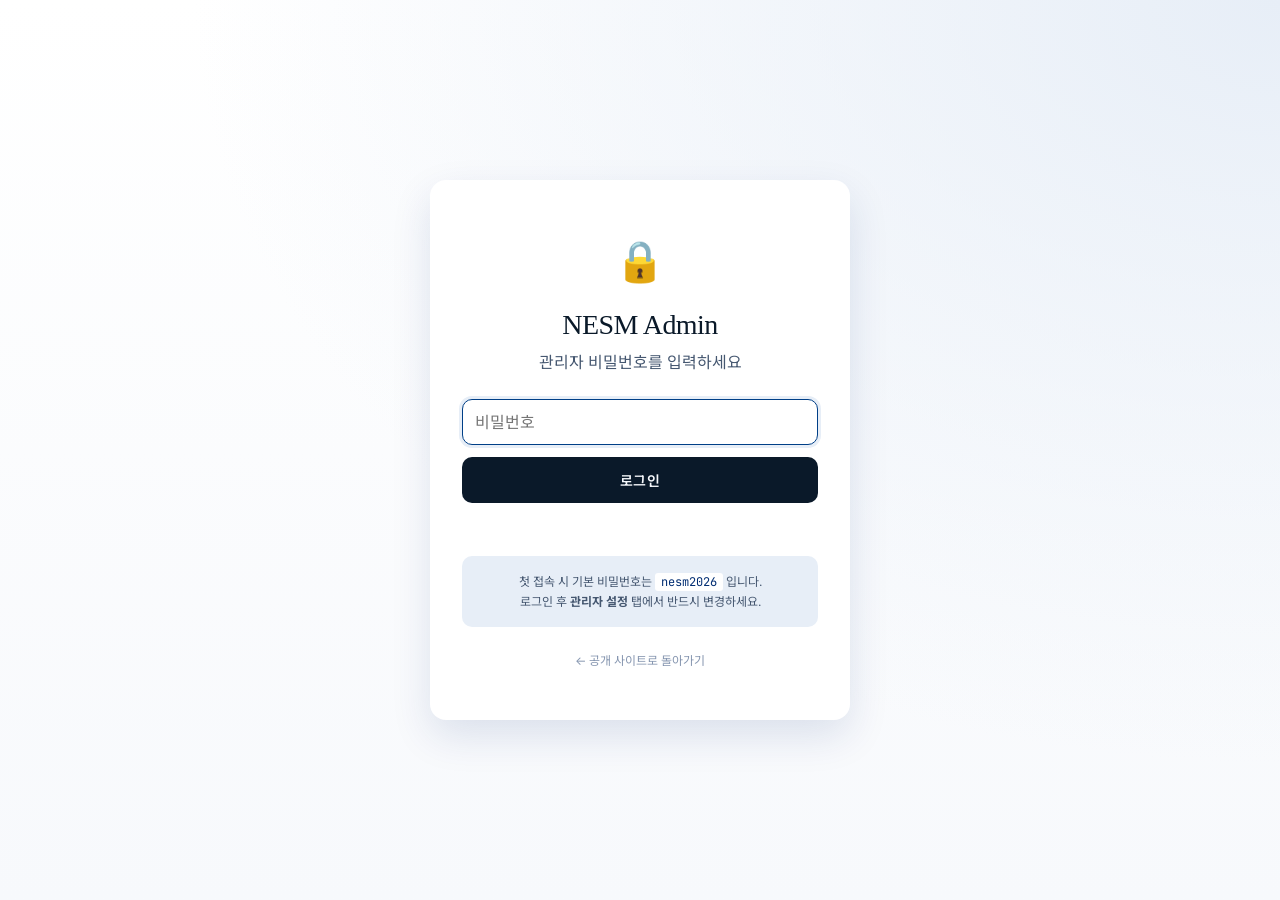
==== commit 17effe9a: "Admin: light theme matching site palette, NESM logo in header Co-Authored-By: Claude Fable 5.1 <nore" ====
--- a/admin.html
+++ b/admin.html
@@ -1,5 +1,5 @@
 <!DOCTYPE html>
-<html lang="ko">
+<html lang="ko" data-theme="light">
 <head>
   <meta charset="UTF-8" />
   <meta name="viewport" content="width=device-width, initial-scale=1.0" />
@@ -13,7 +13,7 @@
   <link rel="preconnect" href="https://fonts.gstatic.com" crossorigin />
   <link href="https://fonts.googleapis.com/css2?family=Inter:wght@400;500;600;700;800&family=JetBrains+Mono:wght@400;500&family=Noto+Sans+KR:wght@400;500;700&display=swap" rel="stylesheet" />
   <link rel="stylesheet" href="css/style.css?v=20260928a" />
-  <link rel="stylesheet" href="css/admin.css?v=20260420v" />
+  <link rel="stylesheet" href="css/admin.css?v=20260928p" />
 </head>
 <body>
 
@@ -41,8 +41,8 @@
   <header class="admin-header">
     <div class="admin-header-inner">
       <div class="admin-brand">
-        <span class="admin-lock">🔒</span>
-        <strong>NESM</strong> · Admin
+        <img src="assets/images/logo-nesm.png" alt="NESM" height="24" />
+        <span>Admin</span>
       </div>
       <div class="admin-actions">
         <a href="index.html" target="_blank" class="btn btn-ghost" title="공개 사이트 새 탭으로 열기">공개 사이트 ↗</a>
--- a/css/admin.css
+++ b/css/admin.css
@@ -1,3 +1,29 @@
+/* ---- Admin palette: map legacy --color-* names onto the site's --c-* tokens ---- */
+:root, html[data-theme="light"] {
+  --color-bg-soft: var(--c-bg, #F7F9FC);
+  --color-surface: var(--c-surface, #fff);
+  --color-bg-dark: #0A1F45;
+  --color-text: var(--c-text, #0A1929);
+  --color-text-muted: var(--c-text-muted, #455770);
+  --color-text-light: var(--c-text-light, #8696B0);
+  --color-border: var(--c-border, #D8DFEA);
+  --color-primary: #003F87;
+  --color-primary-dark: #002D72;
+  --color-primary-soft: #E7EEF7;
+  --color-accent: #1D9E75;
+  --radius: 10px;
+  --radius-lg: 16px;
+  --shadow-lg: 0 16px 40px rgba(0,45,114,.12);
+  color-scheme: light;
+}
+html[data-theme="light"] body { background: var(--c-bg); color: var(--c-text); }
+.admin-brand { display: inline-flex; align-items: center; gap: .6rem; font-weight: 700; letter-spacing: .04em; color: #fff; }
+.admin-brand img { display: block; height: 24px; width: auto; max-width: none; filter: brightness(0) invert(1); }
+.admin-brand span { font-size: .8rem; opacity: .8; text-transform: uppercase; letter-spacing: .14em; }
+.admin-dashboard input, .admin-dashboard textarea, .admin-dashboard select { background: #fff; color: var(--c-text); border: 1px solid var(--c-border); border-radius: 8px; font-family: inherit; }
+.admin-dashboard input:focus, .admin-dashboard textarea:focus, .admin-dashboard select:focus { outline: none; border-color: var(--color-primary); box-shadow: 0 0 0 3px var(--color-primary-soft); }
+.admin-tab { font-family: var(--font-sans-kr, inherit); font-size: .95rem; }
+
 /* Admin UI styles */
 
 /* ---- Login screen ---- */
